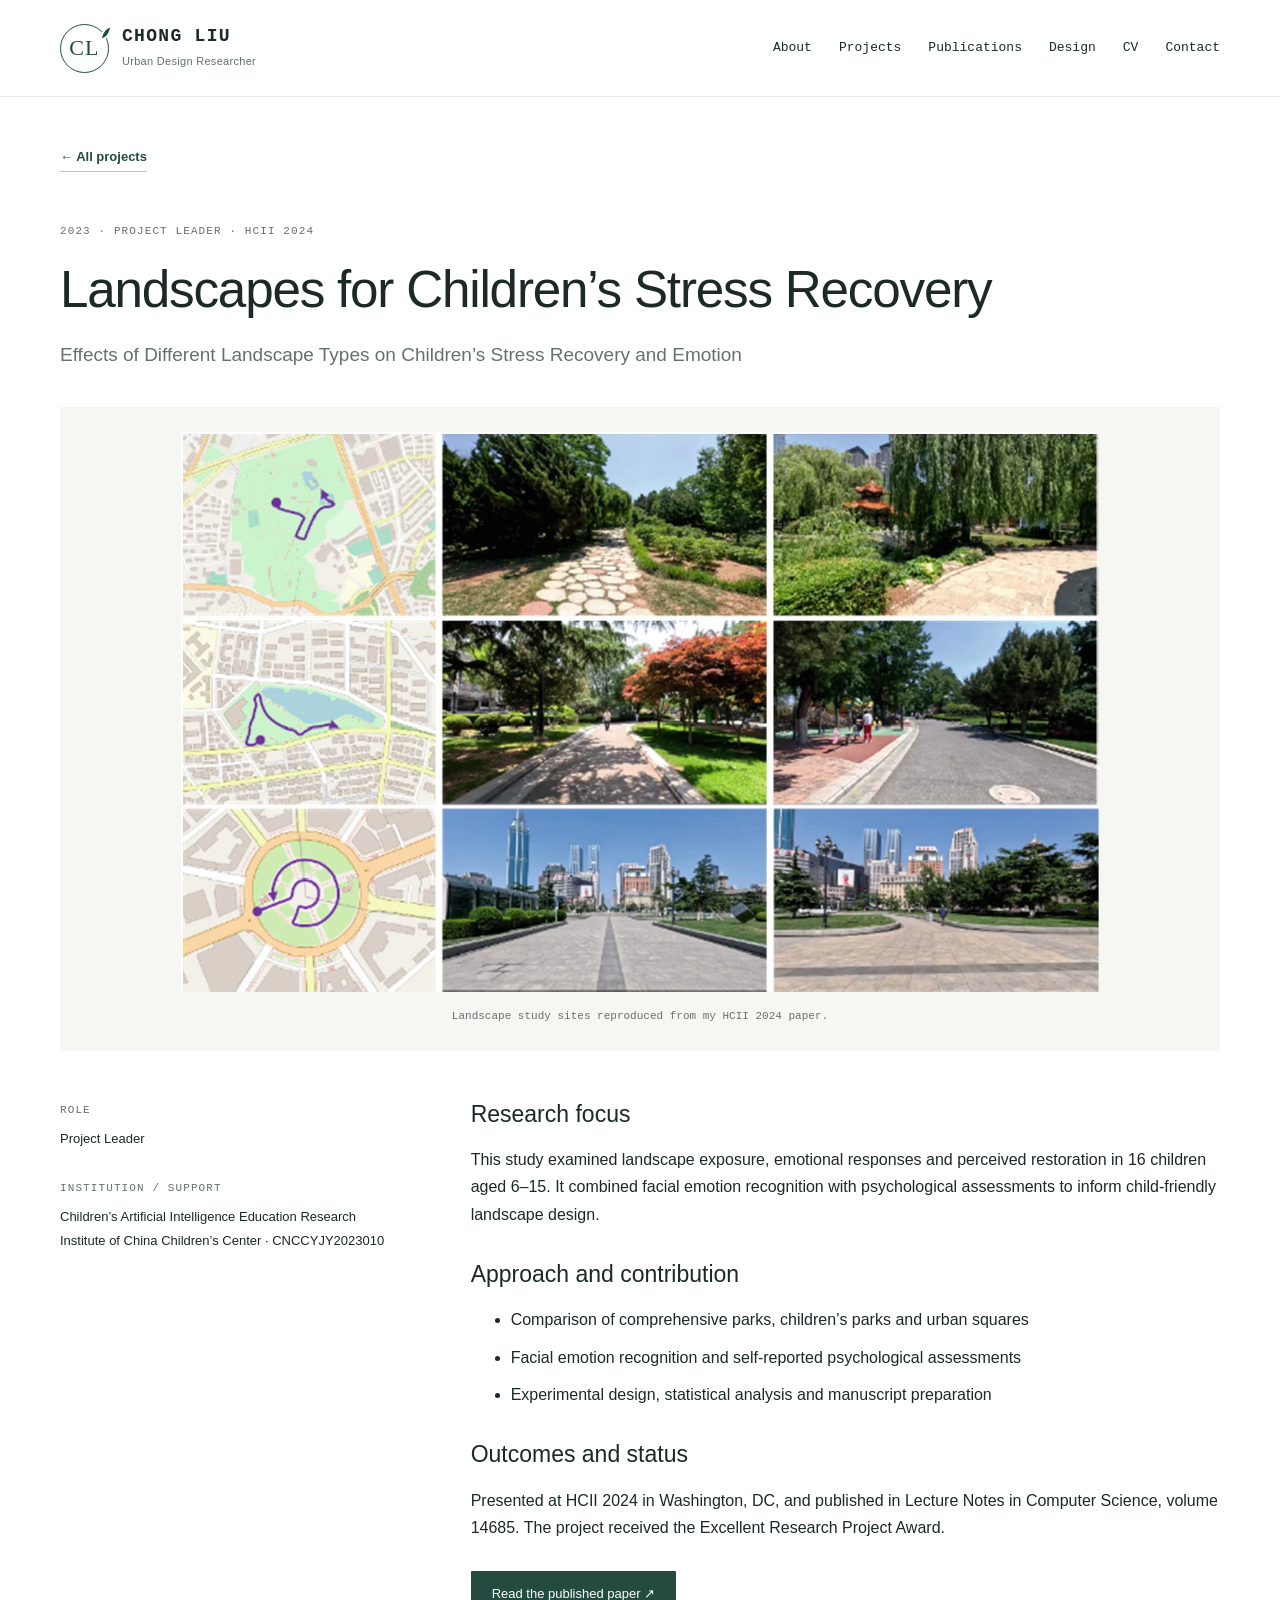
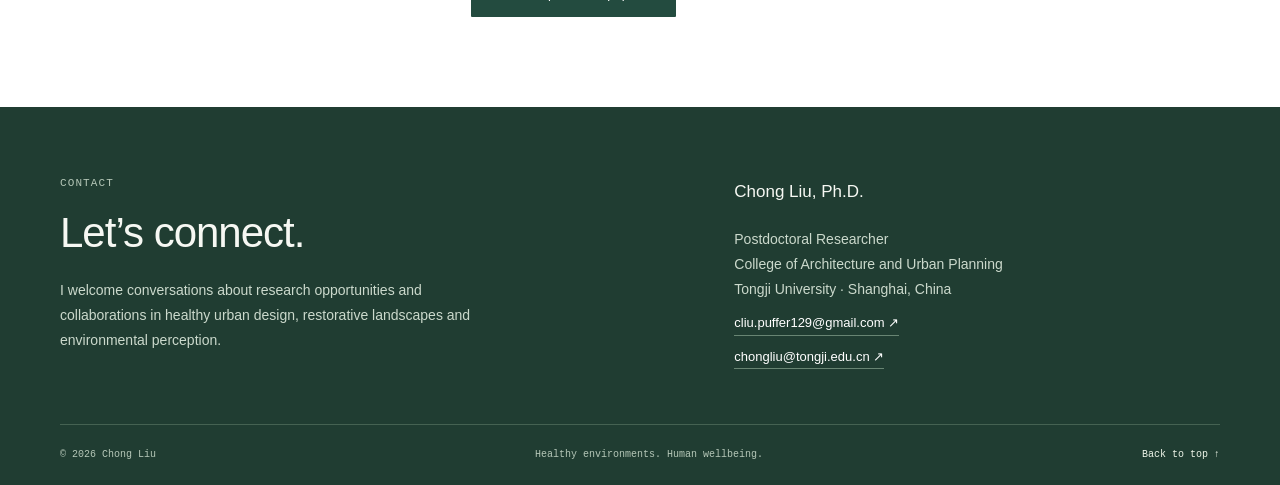
==== children-landscapes.html @ 57ed661c "Update academic portfolio with research projects and illustrated publications" ====
<!doctype html><html lang="en">
<head><meta charset="utf-8"><meta name="viewport" content="width=device-width, initial-scale=1"><meta name="description" content="Comparing parks and urban squares to understand how landscape types shape children’s emotions and recovery from stress. I led the experimental design, data analysis and manuscript writing."><meta name="theme-color" content="#234b3f"><title>Landscapes for Children’s Stress Recovery | Chong Liu</title><link rel="icon" href="assets/favicon.svg" type="image/svg+xml"><link rel="stylesheet" href="styles.css?v=20261017"><link rel="canonical" href="https://chongliu129.github.io/children-landscapes.html"><meta property="og:title" content="Landscapes for Children’s Stress Recovery | Chong Liu"><meta property="og:description" content="Comparing parks and urban squares to understand how landscape types shape children’s emotions and recovery from stress. I led the experimental design, data analysis and manuscript writing."><meta property="og:image" content="https://chongliu129.github.io/assets/green-space.webp"><meta property="og:type" content="website"></head>

<body id="top"><a class="skip-link" href="#main">Skip to content</a>

<header class="site-header"><div class="wrap header-inner"><a class="brand" href="/" aria-label="Chong Liu home"><span class="monogram" aria-hidden="true">CL<span></span></span><span>CHONG LIU<small>Urban Design Researcher</small></span></a><button class="menu-toggle" aria-expanded="false" aria-controls="primary-nav">Menu <span aria-hidden="true">☰</span></button>
<nav id="primary-nav" aria-label="Primary navigation"><a href="/#about">About</a><a href="/#projects">Projects</a><a href="/#publications">Publications</a><a href="/#design">Design</a><a href="cv.html">CV</a><a href="/#contact">Contact</a></nav>
</div></header>

<main id="main" class="detail-page wrap"><a href="/#projects" class="text-link back-link">← All projects</a><p class="eyebrow">2023 · Project leader · HCII 2024</p><h1>Landscapes for Children’s Stress Recovery</h1><p class="detail-subtitle">Effects of Different Landscape Types on Children’s Stress Recovery and Emotion</p>
<figure class="detail-figure"><img src="assets/children-landscapes.webp" alt="Study sites showing comprehensive parks, children’s parks and urban squares used in the child stress recovery study"><figcaption>Landscape study sites reproduced from my HCII 2024 paper.</figcaption></figure>
<div class="detail-columns">
<aside><p class="eyebrow">ROLE</p><p>Project Leader</p><p class="eyebrow">INSTITUTION / SUPPORT</p><p>Children’s Artificial Intelligence Education Research Institute of China Children’s Center · CNCCYJY2023010</p></aside>
<div><h2>Research focus</h2><p>This study examined landscape exposure, emotional responses and perceived restoration in 16 children aged 6–15. It combined facial emotion recognition with psychological assessments to inform child-friendly landscape design.</p><h2>Approach and contribution</h2><ul><li>Comparison of comprehensive parks, children’s parks and urban squares</li><li>Facial emotion recognition and self-reported psychological assessments</li><li>Experimental design, statistical analysis and manuscript preparation</li></ul><h2>Outcomes and status</h2><p>Presented at HCII 2024 in Washington, DC, and published in Lecture Notes in Computer Science, volume 14685. The project received the Excellent Research Project Award.</p><a class="button primary" href="https://link.springer.com/chapter/10.1007/978-3-031-60412-6_23">Read the published paper ↗</a></div></div></main>

<footer id="contact"><div class="wrap contact-grid"><div><p class="eyebrow">CONTACT</p><h2>Let’s connect.</h2><p>I welcome conversations about research opportunities and collaborations in healthy urban design, restorative landscapes and environmental perception.</p></div><div class="contact-details"><strong>Chong Liu, Ph.D.</strong><p>Postdoctoral Researcher<br>College of Architecture and Urban Planning<br>Tongji University · Shanghai, China</p><a href="mailto:cliu.puffer129@gmail.com">cliu.puffer129@gmail.com ↗</a><a href="mailto:chongliu@tongji.edu.cn">chongliu@tongji.edu.cn ↗</a></div></div><div class="wrap footer-bottom"><span>© 2026 Chong Liu</span><span>Healthy environments. Human wellbeing.</span><a href="#top">Back to top ↑</a></div></footer>
<script src="script.js?v=20261017" defer></script></body>
</html>
---- styles.css ----
:root{--ink:#1d2924;--green:#234b3f;--muted:#65716a;--line:#dce2dc;--paper:#f6f7f3;--sans:Arial,Helvetica,sans-serif;--mono:'SFMono-Regular',Consolas,'Liberation Mono',monospace}
*{box-sizing:border-box}
html{scroll-behavior:smooth;scroll-padding-top:110px}
body{margin:0;background:#fff;color:var(--ink);font:16px/1.7 var(--sans);-webkit-font-smoothing:antialiased}
img{display:block;max-width:100%}
a{color:inherit;text-decoration:none}
button{font:inherit;cursor:pointer}
a,button{touch-action:manipulation}
a:focus-visible,button:focus-visible,summary:focus-visible{outline:3px solid #b58732;outline-offset:5px}
a:hover{color:var(--green)}
h1,h2,h3,p,figure{margin:0}
h1,h2,h3{line-height:1.2}
p+p{margin-top:17px}
.wrap{width:min(1160px,calc(100% - 96px));margin-inline:auto}
.skip-link{position:fixed;left:20px;top:-80px;background:var(--green);color:#fff;padding:10px 20px;z-index:100}
.skip-link:focus{top:12px}
.site-header{position:sticky;top:0;z-index:20;background:rgba(255,255,255,.97);border-bottom:1px solid #e7ebe7}
.header-inner{min-height:96px;display:flex;align-items:center;justify-content:space-between;gap:30px}
.brand{display:flex;align-items:center;gap:13px;font-family:var(--mono);font-size:18px;font-weight:600;letter-spacing:1.3px;line-height:1.2}
.brand small{display:block;letter-spacing:.3px;font:11px/1.5 var(--sans);font-weight:400;color:var(--muted);margin-top:5px}
.monogram{display:flex;align-items:center;justify-content:center;width:49px;height:49px;border:1px solid var(--green);border-radius:50%;font:22px Georgia,serif;color:var(--green);position:relative}
.monogram span{width:10px;height:16px;border-radius:90% 0;background:var(--green);position:absolute;right:-3px;top:0;transform:rotate(12deg);border:2px solid white}
nav{display:flex;gap:27px;font-size:13px;font-family:var(--mono)}
nav a{padding:9px 0;position:relative}
nav a:after{content:'';position:absolute;height:1px;background:var(--green);bottom:3px;left:0;width:0;transition:width .18s}
nav a:hover:after,nav a[aria-current=location]:after{width:100%}
.menu-toggle{display:none;background:none;border:0}
.hero{position:relative;min-height:590px;display:flex;align-items:center;background:#243c31;isolation:isolate;color:#fff;overflow:hidden}
.hero-image{position:absolute;inset:0;width:100%;height:100%;object-fit:cover;object-position:center;z-index:-3}
.hero-shade{position:absolute;inset:0;z-index:-2;background:linear-gradient(90deg,rgba(15,35,26,.93),rgba(16,35,26,.74) 37%,rgba(16,35,26,.14) 80%),linear-gradient(0deg,rgba(10,26,18,.25),transparent 55%)}
.hero-inner{padding-block:70px 85px}
.eyebrow{font:11px/1.7 var(--mono);font-weight:500;letter-spacing:1.1px;text-transform:uppercase;color:var(--muted)}
.hero .eyebrow{color:#e1e8df;margin-bottom:23px;letter-spacing:1.8px}
.hero h1{font-size:clamp(36px,4.3vw,62px);font-weight:500;line-height:1.11;letter-spacing:-2px;max-width:920px}
.hero-lead{font-size:18px;line-height:1.65;color:#eef2eb;margin-top:23px}
.button{display:inline-flex;align-items:center;justify-content:space-between;gap:30px;padding:11px 20px;font-size:13px;line-height:1.7;border:1px solid transparent;border-radius:1px;transition:background .18s,color .18s}
.button.light{background:#fff;color:var(--green);margin-top:29px}
.button.light:hover{background:#e1e8df}
.button.primary{background:var(--green);color:#fff}
.button.primary:hover{background:#17362c}
.hero-caption{position:absolute;bottom:17px;right:35px;font:10px/1.5 var(--mono);color:white;opacity:.85;text-align:right}
.section{padding-block:82px}
.section-head{display:flex;align-items:baseline;justify-content:space-between;gap:25px;border-bottom:1px solid var(--line);padding-bottom:25px;margin-bottom:43px}
.section-head h2{font:28px/1.2 var(--mono);letter-spacing:3px;text-transform:uppercase;font-weight:400}
.section-head>span{font:10px/1.6 var(--mono);letter-spacing:1px;color:var(--muted);text-align:right}
.section-head .text-link{font-size:12px;white-space:nowrap}
.about{background:var(--paper)}
.about-grid{display:grid;grid-template-columns:1fr 1.65fr;gap:90px}
.profile h3{font-size:30px;font-weight:400;line-height:1.28;letter-spacing:-.7px;margin-top:17px}
.profile>p:not(.eyebrow){font-size:13px;line-height:1.85;margin-top:24px;color:var(--muted)}
.profile strong{font-weight:500;color:var(--ink)}
.text-link{display:inline-flex;gap:12px;align-items:center;color:var(--green);font-size:13px;font-weight:600;border-bottom:1px solid #b9c6bb;line-height:1.8;padding-bottom:3px}
.text-link:hover{border-color:var(--green)}
.profile>.text-link{margin-top:23px}
.intro{font-size:21px;line-height:1.55;letter-spacing:-.2px}
.about-copy>p:not(.intro){font-size:15px;color:#526057}
.research-tags{display:flex;flex-wrap:wrap;gap:8px;margin-top:25px}
.research-tags span{font-size:11px;padding:3px 10px;border:1px solid #d2dbd2;color:#526357;background:#fff8}
.project-row{display:grid;grid-template-columns:1fr 1.1fr;gap:65px;align-items:center;padding-block:0 52px;margin-bottom:52px;border-bottom:1px solid var(--line)}
.project-row:last-of-type{margin-bottom:0}
.project-image{display:block;background:#f2f4f1;position:relative;overflow:hidden}
.project-image img{width:100%;height:320px;object-fit:contain;padding:20px;transition:transform .3s}
.project-image:hover img{transform:scale(1.025)}
.image-index{position:absolute;top:15px;left:17px;font:11px var(--mono);color:var(--green);background:#fff;padding:5px 8px;border:1px solid var(--line)}
.project-copy h3{font-size:27px;font-weight:500;line-height:1.28;letter-spacing:-.5px;margin:15px 0}
.project-copy>p:not(.eyebrow){font-size:14px;color:#59665e;line-height:1.8}
.project-copy .project-role{font:11px/1.6 var(--mono);margin-top:20px;color:var(--green)}
.project-role span{color:#a1afa5}
.project-copy>.text-link{margin-top:20px}
.past-project{display:grid;grid-template-columns:1fr 2.2fr;gap:45px;padding-top:8px}
.past-project h3{font-size:19px;font-weight:500;line-height:1.45}
.past-project div p{font-size:13px;color:var(--muted);margin-top:10px}
.publications{background:var(--paper)}
.section-note{font-size:14px;color:var(--muted);margin-top:-20px;margin-bottom:35px}
.publication{display:grid;grid-template-columns:1.05fr 1fr;align-items:center;gap:65px;padding:45px 0;border-bottom:1px solid var(--line);scroll-margin-top:115px}
.publication:first-of-type{padding-top:10px}
.publication:last-child{border:0;padding-bottom:0}
.pub-copy h3{font-size:23px;font-weight:500;line-height:1.4;letter-spacing:-.3px;margin-top:13px}
.journal{font-size:14px;font-weight:600;color:var(--green);margin-top:18px}
.journal span{font-weight:400}
.authors{font-size:13px;margin-top:12px;color:#59665d}
.authors strong{font-weight:600;color:var(--ink)}
.volume{font-size:12px;color:var(--muted);margin-top:3px}
.pub-summary{font-size:13px;color:var(--muted);margin-top:16px}
.pub-copy>.text-link{margin-top:20px}
.doi{font:10px/1.7 var(--mono);color:#727d75;margin-top:10px;overflow-wrap:anywhere}
.publication-preview{display:block;min-width:0}
.preview-surface{position:relative;background:#e5eae3;min-height:345px;display:flex;align-items:center;justify-content:center;gap:22px;padding:24px 28px;overflow:hidden;transition:background .2s}
.publication-preview:hover .preview-surface{background:#dce4da}
.paper-page{height:297px;width:auto;max-width:64%;object-fit:contain;object-position:top;box-shadow:0 5px 20px #2038241a;transform:rotate(2deg)}
.journal-cover{max-width:31%;width:auto;max-height:210px;object-fit:contain;box-shadow:0 4px 10px #243b2426;transform:rotate(-4deg)}
.journal-badge{width:132px;min-width:90px;height:201px;background:#fff;box-shadow:0 4px 10px #243b2426;padding:18px 12px;transform:rotate(-4deg);border-top:8px solid #007db0;display:flex;flex-direction:column;justify-content:space-between;color:#00729e}
.journal-badge b{font-size:27px;letter-spacing:-1px;line-height:1}
.journal-badge b span{display:block;font-size:20px;font-weight:400;letter-spacing:-1px}
.journal-badge small{font-size:8px;line-height:1.5;letter-spacing:.2px}
.badge-line{height:1px;background:#77b6c8;width:70%}
.preview-caption{display:flex;align-items:center;justify-content:space-between;gap:10px;font:10px/1.6 var(--mono);color:var(--muted);margin-top:12px}
.design-grid{display:grid;grid-template-columns:repeat(3,1fr);gap:27px}
.design-card .design-open{display:block;position:relative;background:#f3f4f0;overflow:hidden;border:1px solid #eef0ec}
.design-open img{width:100%;height:245px;object-fit:contain;padding:12px;transition:transform .3s}
.design-open:hover img{transform:scale(1.03)}
.design-open>span{position:absolute;right:12px;bottom:9px;background:#fff;padding:2px 8px;font-size:14px;color:var(--green)}
.design-card .eyebrow{font-size:9px;letter-spacing:.3px;margin-top:20px}
.design-card h3{font-weight:500;font-size:20px;margin-top:9px}
.design-card>p:last-child{font-size:13px;color:var(--muted);line-height:1.7;margin-top:12px}
.background{background:var(--paper)}
.background-grid{display:grid;grid-template-columns:1fr 1fr;gap:80px}
.timeline-item{position:relative;padding:0 0 25px 20px;margin:24px 0 0;border-left:1px solid #cbd6cb}
.timeline-item:before{position:absolute;content:'';width:7px;height:7px;border-radius:50%;background:var(--green);left:-4px;top:7px}
.timeline-item time{font:11px var(--mono);color:var(--muted)}
.timeline-item h3{font-weight:500;font-size:18px;margin:8px 0}
.timeline-item p{font-size:13px;color:var(--muted)}
.methods-strip{padding-top:30px;border-top:1px solid var(--line);margin-top:25px}
.methods-strip>p:not(.eyebrow){font-size:14px;color:#59665e;margin-top:12px}
.recognition{display:grid;grid-template-columns:1fr 2.2fr;gap:45px;margin-top:35px;padding-top:32px;border-top:1px solid var(--line)}
.recognition ul{list-style:none;padding:0;margin:0;font-size:13px}
.recognition li{padding:9px 0;display:flex;justify-content:space-between;gap:20px;border-bottom:1px solid var(--line)}
.recognition li span{white-space:nowrap;font:11px/1.8 var(--mono);color:var(--muted)}
footer{background:#203d32;color:#f6f8f3;padding:67px 0 22px}
footer .eyebrow{color:#b5c7b8}
footer h2{font-size:42px;font-weight:400;letter-spacing:-1px;margin-top:15px}
.contact-grid{display:grid;grid-template-columns:1.1fr 1fr;gap:140px}
.contact-grid>div>p:not(.eyebrow){font-size:14px;line-height:1.8;color:#cbd9cc;margin-top:20px;max-width:420px}
.contact-details{padding-top:4px}
.contact-details strong{font-size:17px;font-weight:500}
.contact-details>p{font-size:13px;line-height:1.9;color:#cbd9cc;margin-top:13px}
.contact-details>a{display:table;border-bottom:1px solid #688573;color:#fff;font-size:13px;margin-top:10px}
.footer-bottom{display:flex;justify-content:space-between;gap:20px;font:10px/1.6 var(--mono);color:#b5c7b8;border-top:1px solid #456252;padding-top:22px;margin-top:55px}
.footer-bottom a{color:#eef5e9}
dialog{width:min(1250px,95vw);max-height:94vh;padding:18px 22px;border:0;box-shadow:0 20px 100px #0004;background:var(--paper)}
dialog::backdrop{background:#10231ce0}
dialog img{max-height:75vh;width:100%;object-fit:contain}
.viewer-bar{display:flex;justify-content:space-between;align-items:center;gap:20px;margin-bottom:14px}
.viewer-bar h2{font-size:18px;font-weight:500}
.close-viewer{border:1px solid var(--line);background:#fff;padding:5px 12px;font-size:12px}
dialog>p{font-size:11px;color:var(--muted);text-align:center;margin-top:12px}
.detail-page{padding-block:45px 90px}
.back-link{margin-bottom:50px}
.detail-page>.eyebrow{margin-bottom:18px}
.detail-page h1{font-size:clamp(32px,4vw,52px);font-weight:400;letter-spacing:-1.2px;max-width:950px}
.detail-subtitle{font-size:19px;color:var(--muted);max-width:900px;margin-top:20px;line-height:1.5}
.detail-figure{margin-block:38px 50px;background:var(--paper);padding:25px}
.detail-figure img{max-height:560px;width:100%;object-fit:contain}
.detail-figure figcaption{font:11px/1.6 var(--mono);color:var(--muted);margin-top:16px;text-align:center}
.detail-columns{display:grid;grid-template-columns:1fr 2.2fr;gap:70px}
.detail-columns aside p:not(.eyebrow){font-size:13px;line-height:1.8;margin-top:8px}
.detail-columns aside .eyebrow:not(:first-child){margin-top:28px}
.detail-columns h2{font-size:23px;font-weight:500;margin:0 0 18px}
.detail-columns h2:not(:first-child){margin-top:33px}
.detail-columns li{margin:10px 0}
.detail-columns .button{margin-top:30px}
.cv-page{max-width:1000px;padding-block:60px 80px}
.cv-title{display:flex;gap:35px;align-items:flex-start;justify-content:space-between;padding-bottom:32px;border-bottom:2px solid var(--green)}
.cv-title h1{font-size:48px;font-weight:400;letter-spacing:-1px;margin-top:15px}
.cv-title p{font-size:13px;color:var(--muted);margin-top:13px}
.cv-title .button{white-space:nowrap;font-size:12px}
.cv-page section{padding-top:35px}
.cv-page h2{font:19px/1.4 var(--mono);font-weight:500;margin-bottom:22px;border-bottom:1px solid var(--line);padding-bottom:9px}
.cv-page h3{font-size:16px;font-weight:600;line-height:1.5}
.cv-page p,.cv-page li{font-size:13px}
.cv-entry{display:grid;grid-template-columns:190px 1fr;gap:30px;margin-top:23px}
.cv-entry time{font:11px/1.8 var(--mono);color:var(--muted)}
.cv-entry p+p{margin-top:7px;color:var(--muted)}
.cv-publications{padding-left:20px}
.cv-publications li{padding-left:6px;margin-bottom:17px;overflow-wrap:anywhere}
.cv-publications a{color:var(--green);text-decoration:underline;text-decoration-color:#b9c6bb}
.cv-page section>article:not(.cv-entry){margin-top:20px}
.cv-skills{display:grid;grid-template-columns:190px 1fr;font-size:13px;gap:15px 30px}
.cv-skills dt{font-weight:600}
.cv-skills dd{margin:0;color:var(--muted)}
.cv-updated{margin-top:35px;color:var(--muted);font:11px var(--mono)}

@media(min-width:1600px){.hero{min-height:650px}
.hero-image{object-position:center 48%}
}
@media(max-width:1050px){.wrap{width:calc(100% - 64px)}
nav{gap:18px;font-size:12px}
.brand{font-size:15px}
.hero h1{font-size:51px}
.hero{min-height:565px}
.about-grid{gap:50px}
.project-row,.publication{gap:40px}
.project-image img{height:280px}
.preview-surface{padding:22px 16px;gap:15px;min-height:310px}
.paper-page{height:260px}
.journal-cover{max-height:175px}
.journal-badge{width:110px;height:175px;padding:12px 9px}
.contact-grid{gap:70px}
.design-open img{height:200px}
}
@media(max-width:760px){html{scroll-padding-top:85px}
.wrap{width:calc(100% - 40px)}
.header-inner{min-height:78px;gap:15px;flex-wrap:wrap}
.brand{font-size:15px;gap:10px}
.brand small{font-size:10px}
.monogram{width:42px;height:42px;font-size:19px}
.menu-toggle{display:block;font:12px var(--mono);padding:12px 0 12px 15px}
.menu-toggle span{margin-left:6px}
nav{display:none;width:100%;border-top:1px solid var(--line);padding:10px 0 20px;grid-template-columns:repeat(3,1fr);gap:10px;font-size:13px}
nav.is-open{display:grid}
.hero{min-height:540px;align-items:center}
.hero-inner{padding:65px 0 80px}
.hero h1{font-size:clamp(30px,6.4vw,46px);letter-spacing:-1.1px;line-height:1.18}
.hero .eyebrow{font-size:9px;letter-spacing:.8px;max-width:300px}
.hero-lead{font-size:16px;max-width:330px}
.hero-shade{background:linear-gradient(90deg,#10281ee8,#10281e85),linear-gradient(0deg,#10281e66,transparent)}
.hero-image{object-position:61% center}
.hero-caption{font-size:8px;bottom:16px;right:20px;left:20px;text-align:left}
.section{padding:55px 0}
.section-head{padding-bottom:20px;margin-bottom:30px;align-items:flex-start}
.section-head h2{font-size:23px;letter-spacing:1.5px}
.section-head>span{display:none}
.section-head .text-link{font-size:10px;white-space:normal;text-align:right;max-width:120px}
.about-grid{grid-template-columns:1fr;gap:30px}
.profile h3{font-size:28px}
.profile h3 br{display:none}
.profile>p:not(.eyebrow){margin-top:15px}
.profile>.text-link{margin-top:15px}
.intro{font-size:19px}
.about-copy>p:not(.intro){font-size:14px}
.project-row{grid-template-columns:1fr;gap:25px;padding-bottom:35px;margin-bottom:35px}
.project-image img{height:auto;max-height:340px;padding:18px;aspect-ratio:1.45;object-fit:contain}
.project-copy h3{font-size:25px;margin-top:11px}
.project-copy .eyebrow{font-size:10px}
.project-copy>.text-link{margin-top:17px}
.past-project{grid-template-columns:1fr;gap:15px}
.section-note{font-size:13px;margin-top:-10px;margin-bottom:25px}
.publication{grid-template-columns:1fr;gap:27px;padding:35px 0}
.pub-copy h3{font-size:22px}
.publication-preview{max-width:500px;width:100%}
.preview-surface{min-height:310px;padding:24px;gap:28px}
.paper-page{height:275px}
.journal-cover{max-height:205px}
.journal-badge{width:128px;height:192px}
.preview-caption{font-size:9px}
.design-grid{grid-template-columns:1fr;gap:35px}
.design-open img{height:auto;max-height:350px;padding:12px}
.design-card .eyebrow{margin-top:17px}
.background-grid{grid-template-columns:1fr;gap:25px}
.timeline-item{margin-top:20px}
.recognition{grid-template-columns:1fr;gap:14px}
.recognition li{font-size:12px;align-items:baseline}
.recognition li span{font-size:10px}
.methods-strip>p:not(.eyebrow){font-size:13px}
.contact-grid{grid-template-columns:1fr;gap:38px}
footer{padding-top:50px}
footer h2{font-size:36px}
.footer-bottom{margin-top:38px;flex-wrap:wrap;font-size:9px}
.footer-bottom>span:nth-child(2){display:none}
.detail-page{padding-block:35px 60px}
.back-link{margin-bottom:35px}
.detail-subtitle{font-size:17px}
.detail-figure{padding:14px;margin-block:27px 35px}
.detail-figure figcaption{font-size:9px}
.detail-columns{grid-template-columns:1fr;gap:35px}
.detail-columns aside{border-bottom:1px solid var(--line);padding-bottom:25px}
.detail-columns h2{font-size:21px}
.detail-columns p,.detail-columns li{font-size:14px}
.cv-page{padding-block:35px 55px}
.cv-title{display:block}
.cv-title .button{margin-top:20px}
.cv-title h1{font-size:39px}
.cv-entry{grid-template-columns:1fr;gap:8px}
.cv-skills{grid-template-columns:1fr;gap:5px}
.cv-skills dd{margin-bottom:12px}
.viewer-bar h2{font-size:14px}
.close-viewer{white-space:nowrap}
dialog{padding:12px}
.desktop-break{display:none}
}
@media(prefers-reduced-motion:reduce){html{scroll-behavior:auto}
*,*:before,*:after{transition:none!important}
}
@media print{.site-header,footer,.print-cv,.skip-link{display:none!important}
body{color:#000;font-size:10pt}
.wrap{width:100%;max-width:none}
.cv-page{padding:0}
.cv-page section{padding-top:16px}
.cv-title{padding-bottom:15px}
.cv-title h1{font-size:28pt}
.cv-title p{font-size:9pt}
.cv-page h2{font-size:13pt;break-after:avoid;margin-bottom:12px}
.cv-entry{margin-top:13px;grid-template-columns:150px 1fr;gap:20px;break-inside:avoid}
.cv-page h3{font-size:10pt}
.cv-page p,.cv-page li,.cv-skills{font-size:9pt;line-height:1.5}
.cv-entry time{font-size:8pt}
.cv-page article{break-inside:avoid}
.cv-skills{grid-template-columns:150px 1fr;gap:7px 20px}
a{color:#000!important}
.cv-publications li{margin-bottom:10px;break-inside:avoid}
.cv-title{break-inside:avoid}
@page{size:A4;margin:16mm}
}


.project-image-note{display:block;padding:0 20px 14px;font:9px/1.6 var(--mono);color:var(--muted)}
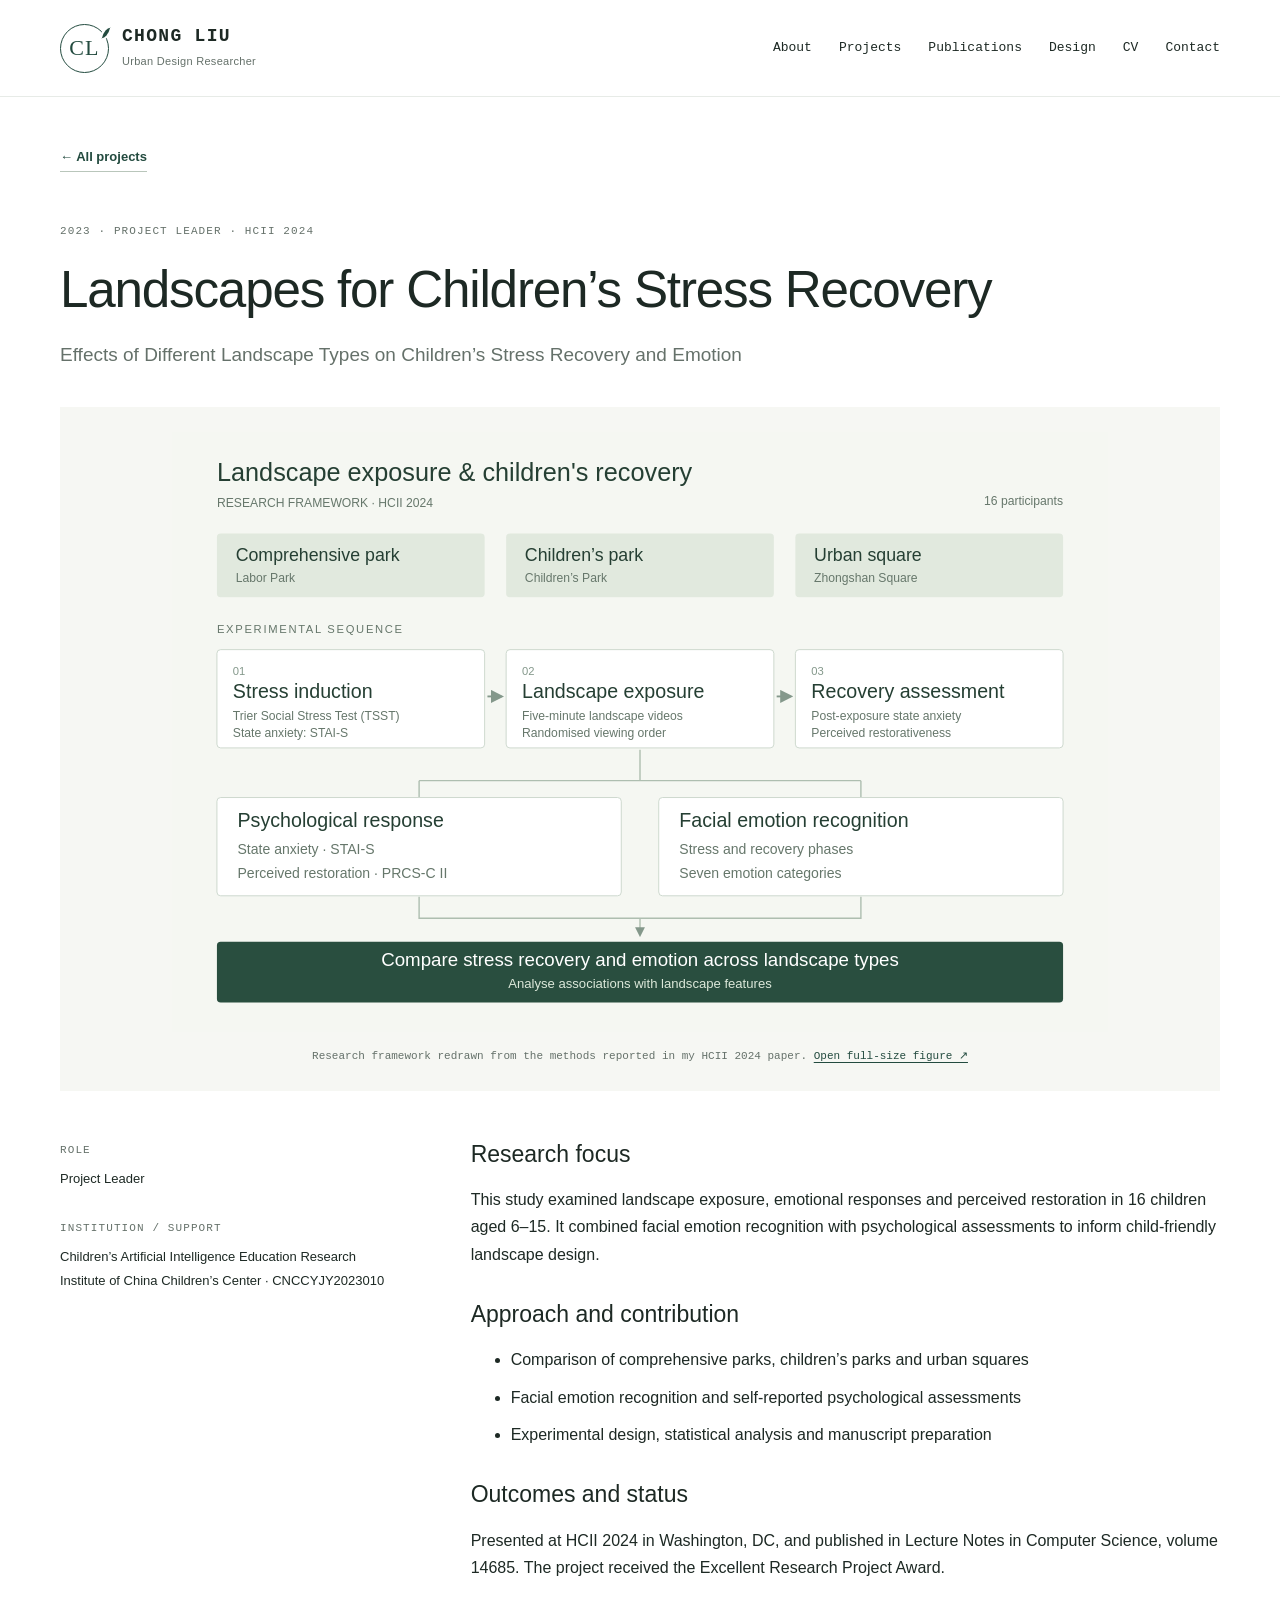
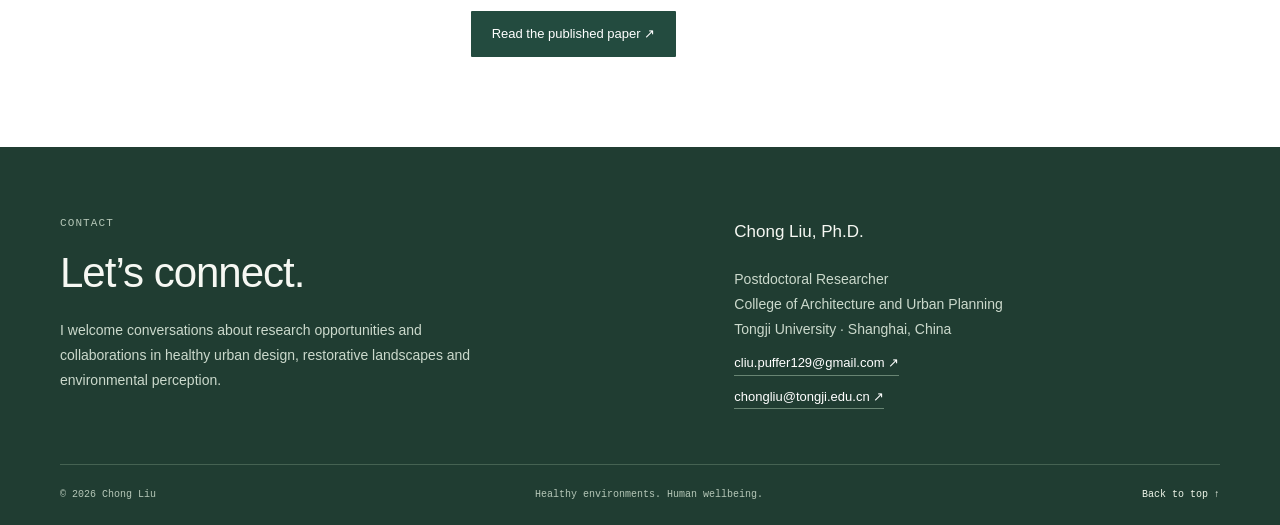
==== commit ae64a9d7: "Update project imagery with CAVE participant illustration and research diagrams" ====
--- a/children-landscapes.html
+++ b/children-landscapes.html
@@ -1,5 +1,5 @@
 <!doctype html><html lang="en">
-<head><meta charset="utf-8"><meta name="viewport" content="width=device-width, initial-scale=1"><meta name="description" content="Comparing parks and urban squares to understand how landscape types shape children’s emotions and recovery from stress. I led the experimental design, data analysis and manuscript writing."><meta name="theme-color" content="#234b3f"><title>Landscapes for Children’s Stress Recovery | Chong Liu</title><link rel="icon" href="assets/favicon.svg" type="image/svg+xml"><link rel="stylesheet" href="styles.css?v=20261017"><link rel="canonical" href="https://chongliu129.github.io/children-landscapes.html"><meta property="og:title" content="Landscapes for Children’s Stress Recovery | Chong Liu"><meta property="og:description" content="Comparing parks and urban squares to understand how landscape types shape children’s emotions and recovery from stress. I led the experimental design, data analysis and manuscript writing."><meta property="og:image" content="https://chongliu129.github.io/assets/green-space.webp"><meta property="og:type" content="website"></head>
+<head><meta charset="utf-8"><meta name="viewport" content="width=device-width, initial-scale=1"><meta name="description" content="Comparing parks and urban squares to understand how landscape types shape children’s emotions and recovery from stress. I led the experimental design, data analysis and manuscript writing."><meta name="theme-color" content="#234b3f"><title>Landscapes for Children’s Stress Recovery | Chong Liu</title><link rel="icon" href="assets/favicon.svg" type="image/svg+xml"><link rel="stylesheet" href="styles.css?v=20261018"><link rel="canonical" href="https://chongliu129.github.io/children-landscapes.html"><meta property="og:title" content="Landscapes for Children’s Stress Recovery | Chong Liu"><meta property="og:description" content="Comparing parks and urban squares to understand how landscape types shape children’s emotions and recovery from stress. I led the experimental design, data analysis and manuscript writing."><meta property="og:image" content="https://chongliu129.github.io/assets/hero-urban-sketch.webp"><meta property="og:type" content="website"></head>
 
 <body id="top"><a class="skip-link" href="#main">Skip to content</a>
 
@@ -8,7 +8,7 @@
 </div></header>
 
 <main id="main" class="detail-page wrap"><a href="/#projects" class="text-link back-link">← All projects</a><p class="eyebrow">2023 · Project leader · HCII 2024</p><h1>Landscapes for Children’s Stress Recovery</h1><p class="detail-subtitle">Effects of Different Landscape Types on Children’s Stress Recovery and Emotion</p>
-<figure class="detail-figure"><img src="assets/children-landscapes.webp" alt="Study sites showing comprehensive parks, children’s parks and urban squares used in the child stress recovery study"><figcaption>Landscape study sites reproduced from my HCII 2024 paper.</figcaption></figure>
+<figure class="detail-figure framework-figure"><a href="assets/children-research-framework.svg" target="_blank" rel="noopener noreferrer" aria-label="Open full-size research illustration"><img src="assets/children-research-framework.svg" alt="Research framework showing the experimental sequence, psychological measures and facial emotion recognition"></a><figcaption>Research framework redrawn from the methods reported in my HCII 2024 paper. <a class="figure-enlarge" href="assets/children-research-framework.svg" target="_blank" rel="noopener noreferrer">Open full-size figure ↗</a></figcaption></figure>
 <div class="detail-columns">
 <aside><p class="eyebrow">ROLE</p><p>Project Leader</p><p class="eyebrow">INSTITUTION / SUPPORT</p><p>Children’s Artificial Intelligence Education Research Institute of China Children’s Center · CNCCYJY2023010</p></aside>
 <div><h2>Research focus</h2><p>This study examined landscape exposure, emotional responses and perceived restoration in 16 children aged 6–15. It combined facial emotion recognition with psychological assessments to inform child-friendly landscape design.</p><h2>Approach and contribution</h2><ul><li>Comparison of comprehensive parks, children’s parks and urban squares</li><li>Facial emotion recognition and self-reported psychological assessments</li><li>Experimental design, statistical analysis and manuscript preparation</li></ul><h2>Outcomes and status</h2><p>Presented at HCII 2024 in Washington, DC, and published in Lecture Notes in Computer Science, volume 14685. The project received the Excellent Research Project Award.</p><a class="button primary" href="https://link.springer.com/chapter/10.1007/978-3-031-60412-6_23">Read the published paper ↗</a></div></div></main>
--- a/styles.css
+++ b/styles.css
@@ -295,3 +295,33 @@
 
 .project-image-note{display:block;padding:0 20px 14px;font:9px/1.6 var(--mono);color:var(--muted)}
 
+
+/* Architectural sketch banner: pale drawing and dark type. */
+.hero-sketch{background:#f7f3e9;color:#203d32}
+.hero-sketch .hero-image{object-position:center center}
+.hero-sketch .hero-shade{background:linear-gradient(90deg,rgba(249,246,236,.80),rgba(249,246,236,.40) 43%,rgba(249,246,236,0) 72%)}
+.hero-sketch .eyebrow{color:#526354}
+.hero-sketch .hero-lead{color:#405748}
+.hero-sketch h1{font-weight:500}
+.hero-sketch .button.light{color:#fff;background:#234b3f;border-color:#234b3f}
+.hero-sketch .button.light:hover{background:#17382c}
+.hero-sketch .hero-caption{color:#526354;background:#fbf8efd9;padding:3px 7px;font-size:8px}
+.novelty-figure{padding:40px 25px}
+.novelty-figure img{max-height:300px;min-height:140px}
+@media(max-width:760px){
+ .hero-sketch .hero-image{object-position:65% center}
+ .hero-sketch .hero-shade{background:linear-gradient(90deg,rgba(249,246,236,.95),rgba(249,246,236,.81) 63%,rgba(249,246,236,.4))}
+ .hero-sketch .hero-caption{font-size:7px;left:20px;right:auto;max-width:calc(100% - 40px)}
+ .novelty-figure{padding:20px 10px}
+ .novelty-figure img{min-height:0}
+}
+
+/* Project-specific image framing. */
+.project-photo img{height:340px;object-fit:cover;object-position:center 65%;padding:0}
+.project-framework img{height:340px;padding:8px}
+.project-framework .image-index{top:6px;left:6px;transform:scale(.75);transform-origin:top left}
+.parametric-figure img{max-height:480px;min-height:0}
+.framework-figure img{max-height:600px}
+@media(max-width:760px){.project-photo img{height:auto;aspect-ratio:1.4;max-height:none}.project-framework img{height:auto;aspect-ratio:auto;max-height:none}.parametric-figure{padding:15px 5px}}
+
+.figure-enlarge{color:var(--green);text-decoration:underline;text-underline-offset:3px;white-space:nowrap}
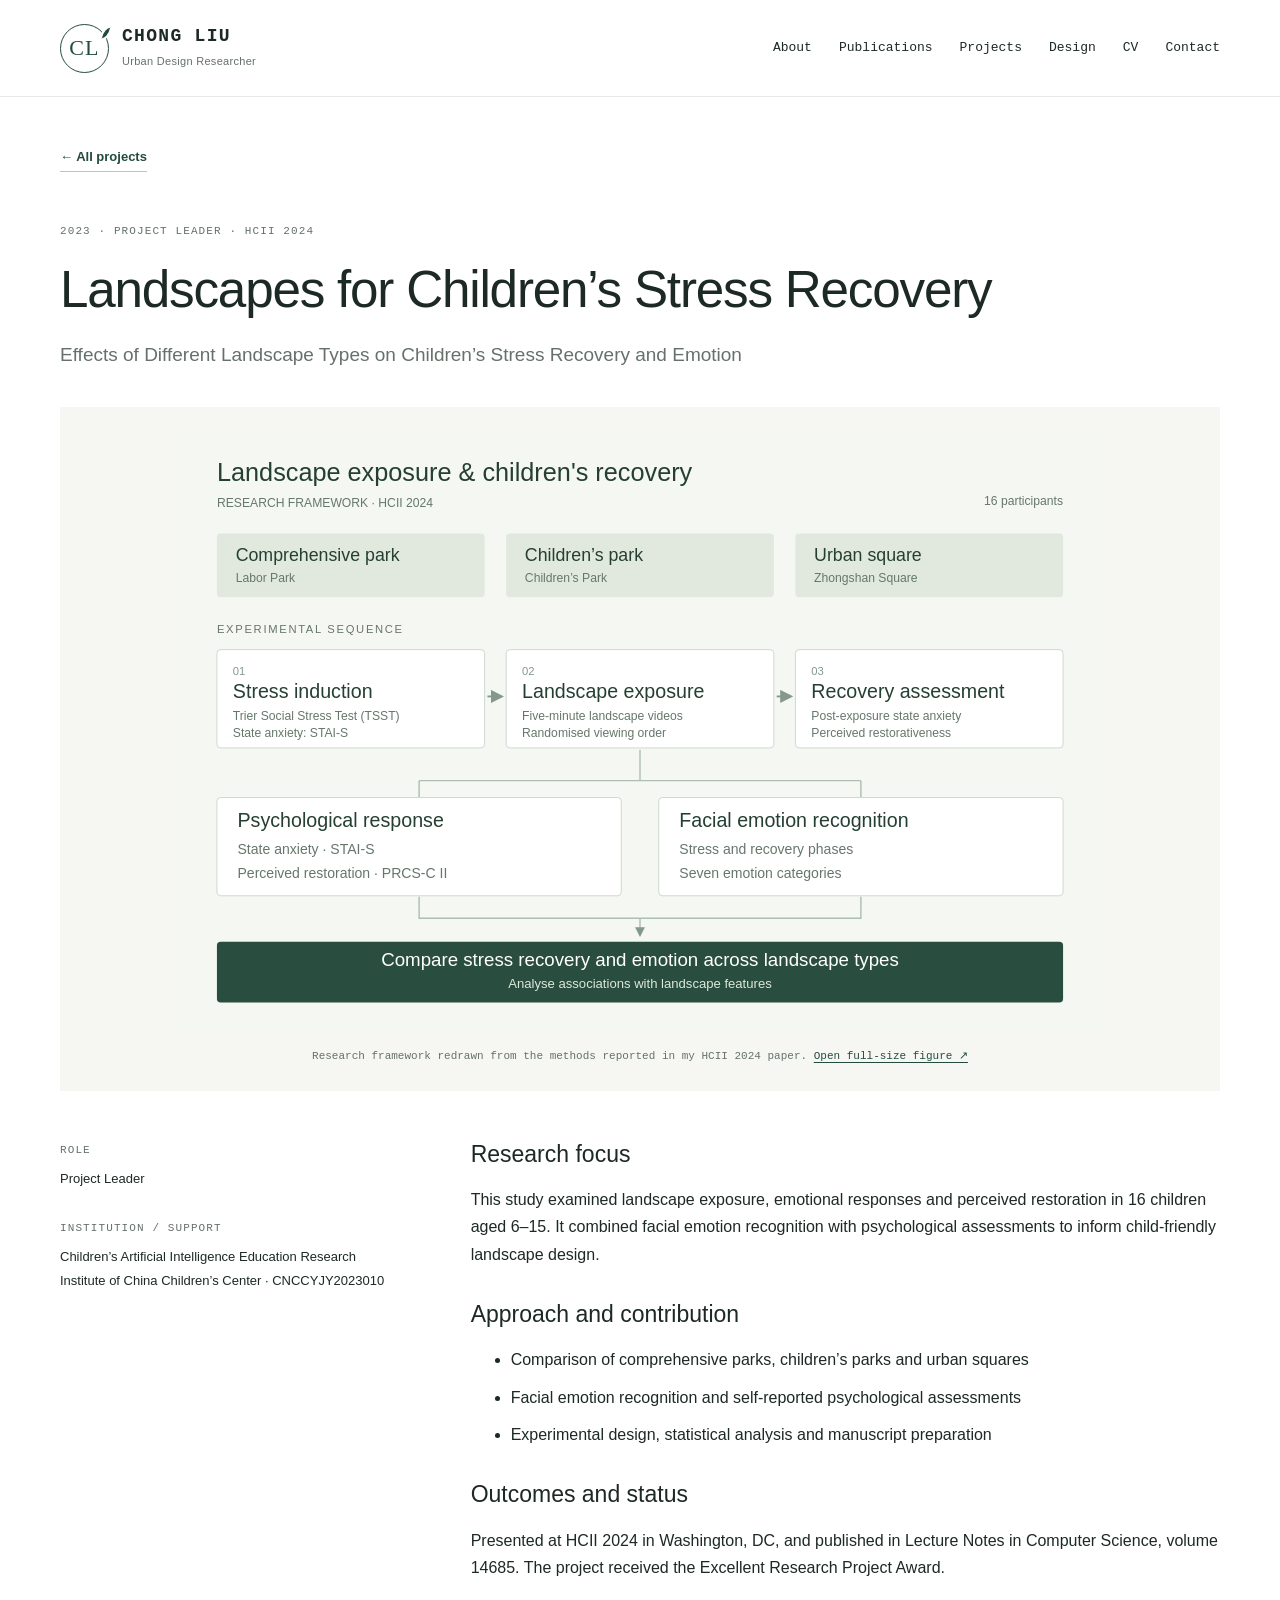
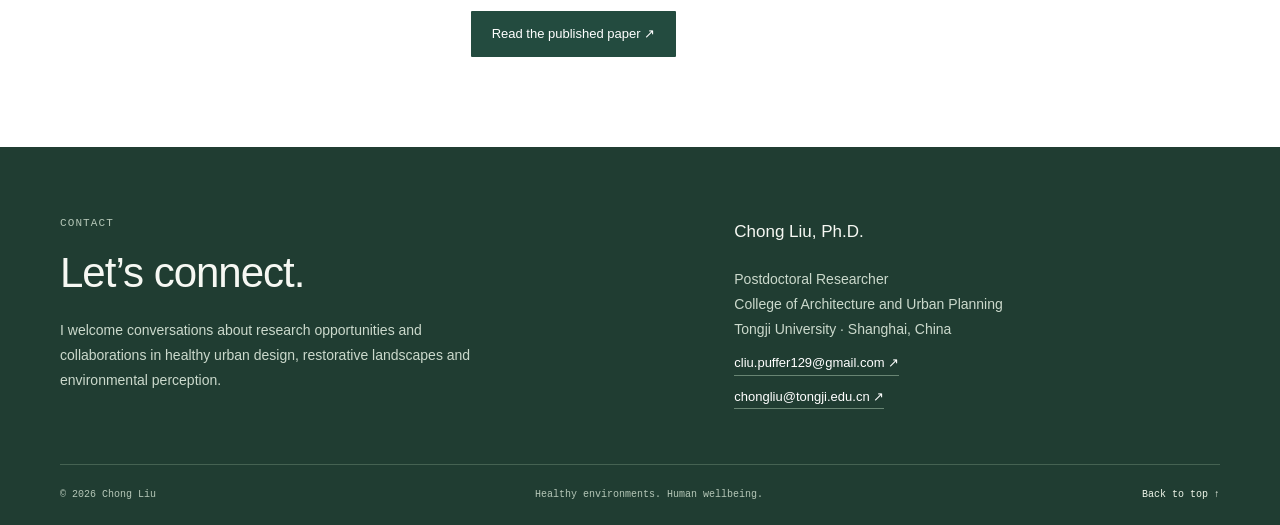
==== commit bd33195a: "Place publications before projects and align site navigation" ====
--- a/children-landscapes.html
+++ b/children-landscapes.html
@@ -4,7 +4,7 @@
 <body id="top"><a class="skip-link" href="#main">Skip to content</a>
 
 <header class="site-header"><div class="wrap header-inner"><a class="brand" href="/" aria-label="Chong Liu home"><span class="monogram" aria-hidden="true">CL<span></span></span><span>CHONG LIU<small>Urban Design Researcher</small></span></a><button class="menu-toggle" aria-expanded="false" aria-controls="primary-nav">Menu <span aria-hidden="true">☰</span></button>
-<nav id="primary-nav" aria-label="Primary navigation"><a href="/#about">About</a><a href="/#projects">Projects</a><a href="/#publications">Publications</a><a href="/#design">Design</a><a href="cv.html">CV</a><a href="/#contact">Contact</a></nav>
+<nav id="primary-nav" aria-label="Primary navigation"><a href="/#about">About</a><a href="/#publications">Publications</a><a href="/#projects">Projects</a><a href="/#design">Design</a><a href="cv.html">CV</a><a href="/#contact">Contact</a></nav>
 </div></header>
 
 <main id="main" class="detail-page wrap"><a href="/#projects" class="text-link back-link">← All projects</a><p class="eyebrow">2023 · Project leader · HCII 2024</p><h1>Landscapes for Children’s Stress Recovery</h1><p class="detail-subtitle">Effects of Different Landscape Types on Children’s Stress Recovery and Emotion</p>
--- a/styles.css
+++ b/styles.css
@@ -325,3 +325,5 @@
 @media(max-width:760px){.project-photo img{height:auto;aspect-ratio:1.4;max-height:none}.project-framework img{height:auto;aspect-ratio:auto;max-height:none}.parametric-figure{padding:15px 5px}}
 
 .figure-enlarge{color:var(--green);text-decoration:underline;text-underline-offset:3px;white-space:nowrap}
+
+.study-setup{margin-top:65px}.study-setup>h2{font-size:25px;font-weight:500}.cave-figure img{max-height:650px}
